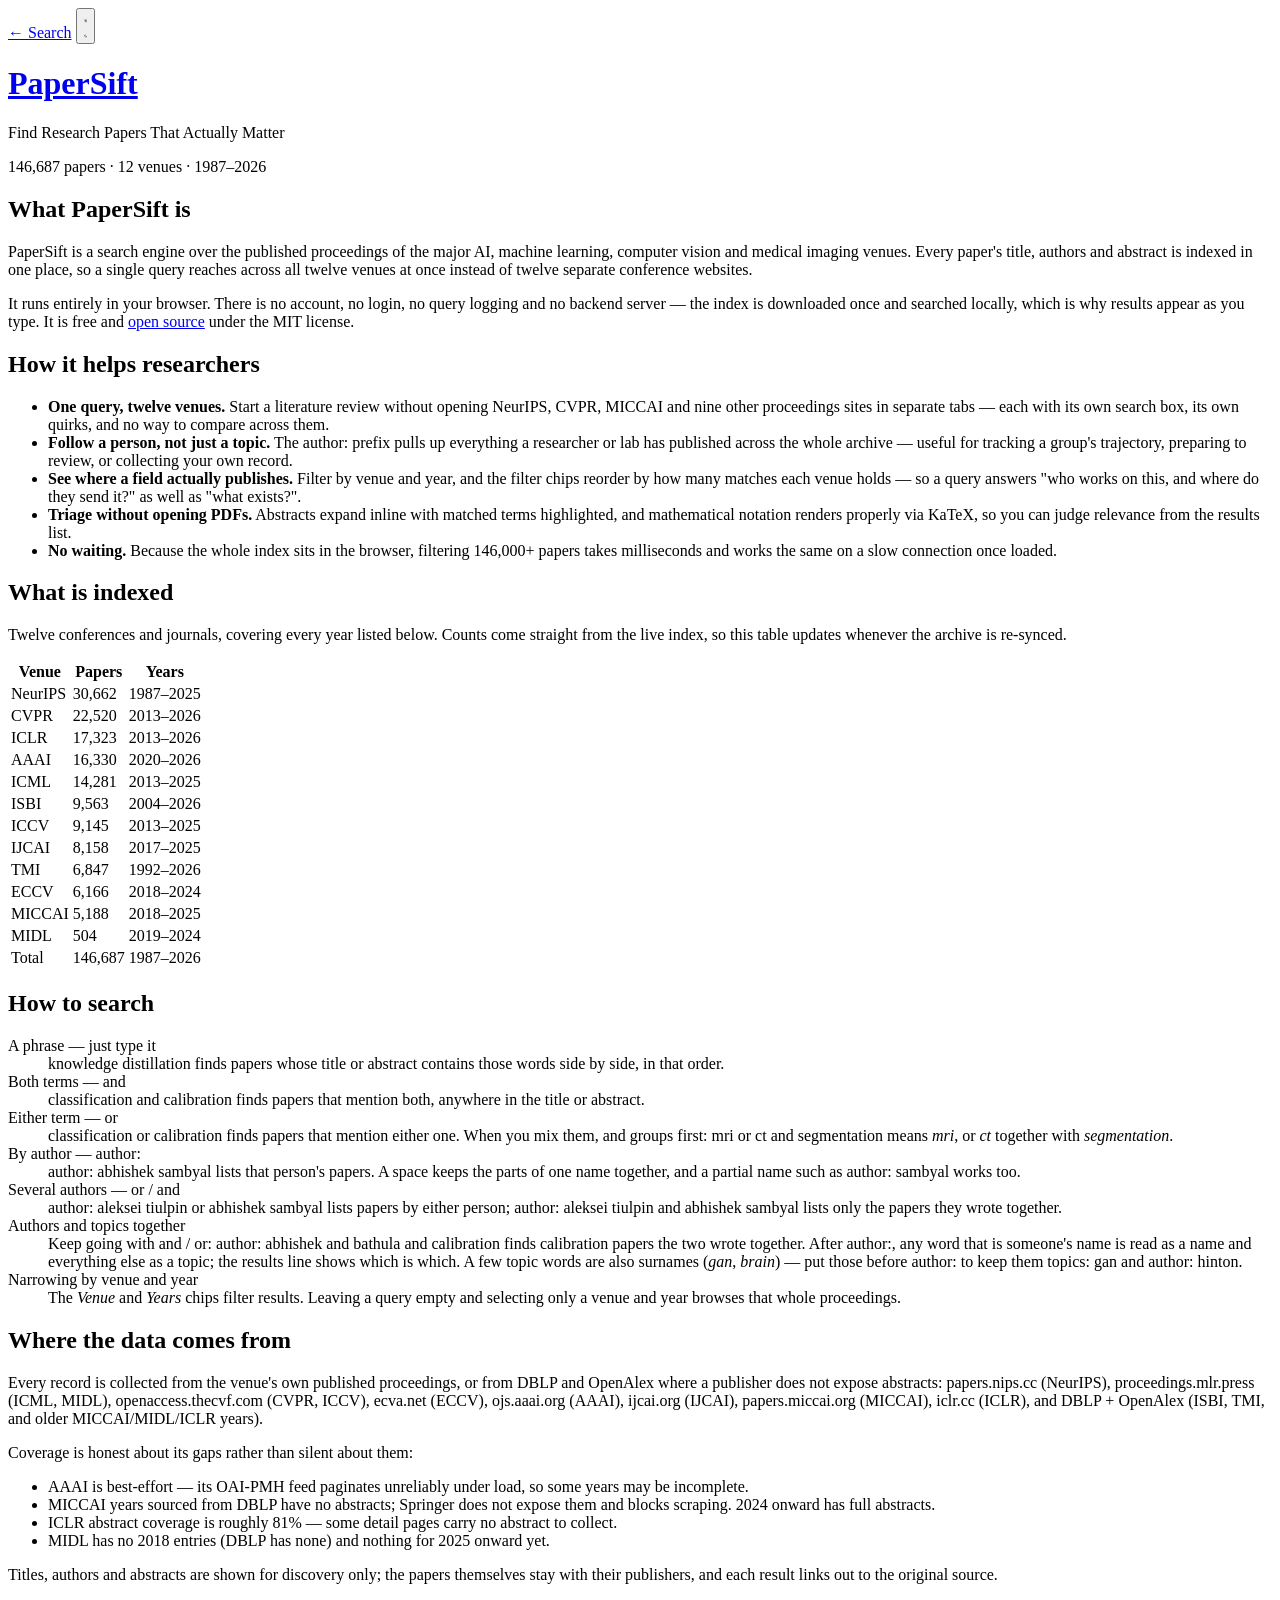
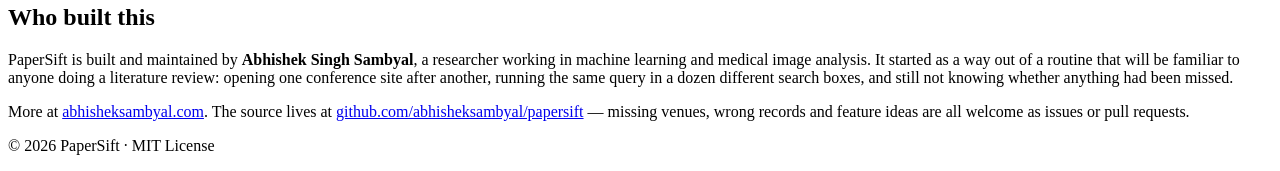
==== about.html @ 0d363022 "Explicitly added "or" and "and" for search query." ====
<!DOCTYPE html>
<html lang="en">

<head>
  <!-- Google tag (gtag.js) -->
  <script defer src="https://www.googletagmanager.com/gtag/js?id=G-EM4Y3T0B54"></script>
  <script>
    window.dataLayer = window.dataLayer || [];
    function gtag() { dataLayer.push(arguments); }
    gtag('js', new Date());

    gtag('config', 'G-EM4Y3T0B54');
  </script>

  <meta charset="UTF-8">
  <meta name="viewport" content="width=device-width, initial-scale=1.0, viewport-fit=cover">
  <meta name="theme-color" content="#f4f1ea">
  <title>About PaperSift | What it indexes and how to search it</title>
  <link rel="canonical" href="https://abhisheksambyal.com/papersift/about.html">
  <meta name="description"
    content="What PaperSift is, how it helps researchers, the twelve conferences and journals it indexes with their year ranges, its search syntax, and where the data comes from.">
  <meta name="keywords"
    content="PaperSift, about, paper search, NeurIPS, ICML, ICLR, CVPR, ICCV, ECCV, AAAI, IJCAI, MICCAI, MIDL, ISBI, IEEE TMI, literature review">
  <meta name="author" content="Abhishek Singh Sambyal">

  <!-- Open Graph / Facebook -->
  <meta property="og:type" content="website">
  <meta property="og:url" content="https://abhisheksambyal.com/papersift/about.html">
  <meta property="og:title" content="About PaperSift | What it indexes and how to search it">
  <meta property="og:description"
    content="What PaperSift is, how it helps researchers, the twelve conferences and journals it indexes with their year ranges, its search syntax, and where the data comes from.">
  <meta property="og:image" content="https://abhisheksambyal.com/papersift/og-image.jpg">

  <!-- Twitter -->
  <meta property="twitter:card" content="summary_large_image">
  <meta property="twitter:url" content="https://abhisheksambyal.com/papersift/about.html">
  <meta property="twitter:title" content="About PaperSift | What it indexes and how to search it">
  <meta property="twitter:description"
    content="What PaperSift is, how it helps researchers, the twelve conferences and journals it indexes with their year ranges, its search syntax, and where the data comes from.">
  <meta property="twitter:image" content="https://abhisheksambyal.com/papersift/og-image.jpg">

  <!-- Structured Data -->
  <script type="application/ld+json">
  {
    "@context": "https://schema.org",
    "@type": "AboutPage",
    "name": "About PaperSift",
    "url": "https://abhisheksambyal.com/papersift/about.html",
    "description": "What PaperSift is, how it helps researchers, the twelve conferences and journals it indexes, and where its data comes from.",
    "mainEntity": {
      "@type": "WebApplication",
      "name": "PaperSift",
      "url": "https://abhisheksambyal.com/papersift/",
      "applicationCategory": "ResearchApplication",
      "operatingSystem": "All",
      "isAccessibleForFree": true,
      "creator": {
        "@type": "Person",
        "name": "Abhishek Singh Sambyal",
        "url": "https://abhisheksambyal.com/"
      }
    }
  }
  </script>

  <!-- Theme selection (blocking on purpose: must run before first paint). -->
  <script src="js/theme.js"></script>

  <link rel="preconnect" href="https://fonts.googleapis.com">
  <link rel="preconnect" href="https://fonts.gstatic.com" crossorigin>
  <link rel="preload"
    href="https://fonts.googleapis.com/css2?family=Merriweather:ital,wght@0,300;0,400;0,700;1,400&family=Playfair+Display:ital,wght@0,400..900;1,400..900&display=swap"
    as="style" onload="this.onload=null;this.rel='stylesheet'">
  <noscript>
    <link rel="stylesheet"
      href="https://fonts.googleapis.com/css2?family=Merriweather:ital,wght@0,300;0,400;0,700;1,400&family=Playfair+Display:ital,wght@0,400..900;1,400..900&display=swap">
  </noscript>
  <link rel="stylesheet" href="assets/css/tailwind.min.css">
</head>

<body class="no-tap">
  <!-- Masthead furniture: back link + theme toggle -->
  <div class="fixed top-4 right-4 sm:top-6 sm:right-8 z-[100] flex items-center gap-1">
    <a href="index.html"
      class="inline-flex items-center h-10 px-3.5 rounded-full text-[0.65rem] uppercase tracking-[0.2em] font-serif text-ink/70 dark:text-paper/70 hover:text-ink dark:hover:text-paper hover:bg-ink/5 dark:hover:bg-paper/5 focus-visible:outline focus-visible:outline-2 focus-visible:outline-offset-2 focus-visible:outline-ink/70 dark:focus-visible:outline-paper/70 focus-visible:rounded-full transition-[background-color,color,transform] duration-150 ease-out active:scale-95 no-tap">← Search</a>
    <button onclick="toggleTheme()"
      class="p-2.5 rounded-full hover:bg-ink/5 dark:hover:bg-paper/5 focus-visible:outline focus-visible:outline-2 focus-visible:outline-offset-2 focus-visible:outline-ink/70 dark:focus-visible:outline-paper/70 transition-[background-color,transform] duration-150 ease-out active:scale-95 no-tap group"
      aria-label="Toggle Theme">
      <svg class="w-5 h-5 hidden dark:block text-paper/70 group-hover:text-paper" fill="none" stroke="currentColor"
        viewBox="0 0 24 24">
        <path stroke-linecap="round" stroke-linejoin="round" stroke-width="2"
          d="M12 3v1m0 16v1m9-9h-1M4 12H3m15.364-6.364l-.707.707M6.343 17.657l-.707.707m12.728 0l-.707-.707M6.343 6.343l-.707-.707M12 8a4 4 0 100 8 4 4 0 000-8z">
        </path>
      </svg>
      <svg class="w-5 h-5 block dark:hidden text-ink/70 group-hover:text-ink" fill="none" stroke="currentColor"
        viewBox="0 0 24 24">
        <path stroke-linecap="round" stroke-linejoin="round" stroke-width="2"
          d="M20.354 15.354A9 9 0 018.646 3.646 9.003 9.003 0 0012 21a9.003 9.003 0 008.354-5.646z"></path>
      </svg>
    </button>
  </div>

  <main class="app-container-safe-about">

    <!-- pt-14 below sm keeps the centred wordmark clear of the fixed
         "← Search" / theme cluster on narrow phones. Padding and title size
         match index.html's landing-state masthead exactly, so the logo sits
         in the same place on both pages. -->
    <header class="text-center pt-14 pb-2 sm:pt-6">
      <a href="index.html" class="inline-block no-tap">
        <h1 class="font-masthead font-black tracking-tight text-[clamp(1.6rem,8vw,3.5rem)] leading-[1.1]">PaperSift</h1>
      </a>
      <p class="italic text-ink/60 dark:text-paper/60 text-sm mt-1">Find Research Papers That Actually Matter</p>
      <p id="headline-stats" class="text-[0.7rem] uppercase tracking-[0.2em] text-ink/40 dark:text-paper/40 mt-4">
        146,687 papers · 12 venues · 1987–2026
      </p>
    </header>

    <article class="flex flex-col gap-10 pb-8">

      <!-- What it is -->
      <section>
        <h2 class="rule-heading">What PaperSift is</h2>
        <p class="prose-body">
          PaperSift is a search engine over the published proceedings of the major AI, machine learning, computer
          vision and medical imaging venues. Every paper's title, authors and abstract is indexed in one place, so a
          single query reaches across all twelve venues at once instead of twelve separate conference websites.
        </p>
        <p class="prose-body mt-3">
          It runs entirely in your browser. There is no account, no login, no query logging and no backend server —
          the index is downloaded once and searched locally, which is why results appear as you type. It is free and
          <a class="ink-link" href="https://github.com/abhisheksambyal/papersift">open source</a> under the MIT
          license.
        </p>
      </section>

      <!-- How it helps -->
      <section>
        <h2 class="rule-heading">How it helps researchers</h2>
        <ul class="prose-body flex flex-col gap-3 list-none">
          <li class="pl-4 border-l-2 border-ink/10 dark:border-paper/10">
            <strong class="font-bold">One query, twelve venues.</strong> Start a literature review without opening
            NeurIPS, CVPR, MICCAI and nine other proceedings sites in separate tabs — each with its own search box,
            its own quirks, and no way to compare across them.
          </li>
          <li class="pl-4 border-l-2 border-ink/10 dark:border-paper/10">
            <strong class="font-bold">Follow a person, not just a topic.</strong> The
            <span class="code-chip">author:</span> prefix pulls up everything a researcher or lab has published across
            the whole archive — useful for tracking a group's trajectory, preparing to review, or collecting your own
            record.
          </li>
          <li class="pl-4 border-l-2 border-ink/10 dark:border-paper/10">
            <strong class="font-bold">See where a field actually publishes.</strong> Filter by venue and year, and the
            filter chips reorder by how many matches each venue holds — so a query answers "who works on this, and
            where do they send it?" as well as "what exists?".
          </li>
          <li class="pl-4 border-l-2 border-ink/10 dark:border-paper/10">
            <strong class="font-bold">Triage without opening PDFs.</strong> Abstracts expand inline with matched terms
            highlighted, and mathematical notation renders properly via KaTeX, so you can judge relevance from the
            results list.
          </li>
          <li class="pl-4 border-l-2 border-ink/10 dark:border-paper/10">
            <strong class="font-bold">No waiting.</strong> Because the whole index sits in the browser, filtering
            146,000+ papers takes milliseconds and works the same on a slow connection once loaded.
          </li>
        </ul>
      </section>

      <!-- Coverage -->
      <section>
        <h2 class="rule-heading">What is indexed</h2>
        <p class="prose-body mb-4">
          Twelve conferences and journals, covering every year listed below. Counts come straight from the live index,
          so this table updates whenever the archive is re-synced.
        </p>

        <div class="overflow-x-auto">
          <table class="w-full text-left border-collapse">
            <thead>
              <tr class="text-[0.6rem] uppercase tracking-[0.15em] text-ink/50 dark:text-paper/50">
                <th class="py-2 pr-4 font-bold border-b border-ink/15 dark:border-paper/15">Venue</th>
                <th class="py-2 pr-4 font-bold border-b border-ink/15 dark:border-paper/15 text-right">Papers</th>
                <th class="py-2 font-bold border-b border-ink/15 dark:border-paper/15 text-right">Years</th>
              </tr>
            </thead>
            <tbody id="coverage-body" class="text-[0.8rem] sm:text-[0.875rem]">
              <!-- Populated from data/config.json; the rows below are the
                   fallback shown if that fetch fails or JS is disabled. -->
              <tr><td class="py-1.5 pr-4">NeurIPS</td><td class="py-1.5 pr-4 text-right tabular-nums">30,662</td><td class="py-1.5 text-right tabular-nums text-ink/60 dark:text-paper/60">1987–2025</td></tr>
              <tr><td class="py-1.5 pr-4">CVPR</td><td class="py-1.5 pr-4 text-right tabular-nums">22,520</td><td class="py-1.5 text-right tabular-nums text-ink/60 dark:text-paper/60">2013–2026</td></tr>
              <tr><td class="py-1.5 pr-4">ICLR</td><td class="py-1.5 pr-4 text-right tabular-nums">17,323</td><td class="py-1.5 text-right tabular-nums text-ink/60 dark:text-paper/60">2013–2026</td></tr>
              <tr><td class="py-1.5 pr-4">AAAI</td><td class="py-1.5 pr-4 text-right tabular-nums">16,330</td><td class="py-1.5 text-right tabular-nums text-ink/60 dark:text-paper/60">2020–2026</td></tr>
              <tr><td class="py-1.5 pr-4">ICML</td><td class="py-1.5 pr-4 text-right tabular-nums">14,281</td><td class="py-1.5 text-right tabular-nums text-ink/60 dark:text-paper/60">2013–2025</td></tr>
              <tr><td class="py-1.5 pr-4">ISBI</td><td class="py-1.5 pr-4 text-right tabular-nums">9,563</td><td class="py-1.5 text-right tabular-nums text-ink/60 dark:text-paper/60">2004–2026</td></tr>
              <tr><td class="py-1.5 pr-4">ICCV</td><td class="py-1.5 pr-4 text-right tabular-nums">9,145</td><td class="py-1.5 text-right tabular-nums text-ink/60 dark:text-paper/60">2013–2025</td></tr>
              <tr><td class="py-1.5 pr-4">IJCAI</td><td class="py-1.5 pr-4 text-right tabular-nums">8,158</td><td class="py-1.5 text-right tabular-nums text-ink/60 dark:text-paper/60">2017–2025</td></tr>
              <tr><td class="py-1.5 pr-4">TMI</td><td class="py-1.5 pr-4 text-right tabular-nums">6,847</td><td class="py-1.5 text-right tabular-nums text-ink/60 dark:text-paper/60">1992–2026</td></tr>
              <tr><td class="py-1.5 pr-4">ECCV</td><td class="py-1.5 pr-4 text-right tabular-nums">6,166</td><td class="py-1.5 text-right tabular-nums text-ink/60 dark:text-paper/60">2018–2024</td></tr>
              <tr><td class="py-1.5 pr-4">MICCAI</td><td class="py-1.5 pr-4 text-right tabular-nums">5,188</td><td class="py-1.5 text-right tabular-nums text-ink/60 dark:text-paper/60">2018–2025</td></tr>
              <tr><td class="py-1.5 pr-4">MIDL</td><td class="py-1.5 pr-4 text-right tabular-nums">504</td><td class="py-1.5 text-right tabular-nums text-ink/60 dark:text-paper/60">2019–2024</td></tr>
            </tbody>
            <tfoot>
              <tr class="text-[0.8rem] font-bold">
                <td class="py-2 pr-4 border-t border-ink/15 dark:border-paper/15">Total</td>
                <td id="coverage-total"
                  class="py-2 pr-4 border-t border-ink/15 dark:border-paper/15 text-right tabular-nums">146,687</td>
                <td id="coverage-span"
                  class="py-2 border-t border-ink/15 dark:border-paper/15 text-right tabular-nums">1987–2026</td>
              </tr>
            </tfoot>
          </table>
        </div>

        <p class="text-[0.7rem] italic text-ink/40 dark:text-paper/40 mt-3">
          <span id="coverage-generated"></span>
        </p>
      </section>

      <!-- Search syntax -->
      <section id="how-to-search">
        <h2 class="rule-heading">How to search</h2>
        <dl class="prose-body flex flex-col gap-3">
          <div>
            <dt class="font-bold">A phrase — just type it</dt>
            <dd class="text-ink/70 dark:text-paper/70">
              <span class="code-chip">knowledge distillation</span> finds papers whose title or abstract contains
              those words side by side, in that order.
            </dd>
          </div>
          <div>
            <dt class="font-bold">Both terms — <span class="code-chip">and</span></dt>
            <dd class="text-ink/70 dark:text-paper/70">
              <span class="code-chip">classification and calibration</span> finds papers that mention both, anywhere
              in the title or abstract.
            </dd>
          </div>
          <div>
            <dt class="font-bold">Either term — <span class="code-chip">or</span></dt>
            <dd class="text-ink/70 dark:text-paper/70">
              <span class="code-chip">classification or calibration</span> finds papers that mention either one.
              When you mix them, <span class="code-chip">and</span> groups first:
              <span class="code-chip">mri or ct and segmentation</span> means <em>mri</em>, or <em>ct</em> together
              with <em>segmentation</em>.
            </dd>
          </div>
          <div>
            <dt class="font-bold">By author — <span class="code-chip">author:</span></dt>
            <dd class="text-ink/70 dark:text-paper/70">
              <span class="code-chip">author: abhishek sambyal</span> lists that person's papers. A space keeps the
              parts of one name together, and a partial name such as <span class="code-chip">author: sambyal</span>
              works too.
            </dd>
          </div>
          <div>
            <dt class="font-bold">Several authors — <span class="code-chip">or</span> / <span class="code-chip">and</span></dt>
            <dd class="text-ink/70 dark:text-paper/70">
              <span class="code-chip">author: aleksei tiulpin or abhishek sambyal</span> lists papers by either
              person; <span class="code-chip">author: aleksei tiulpin and abhishek sambyal</span> lists only the
              papers they wrote together.
            </dd>
          </div>
          <div>
            <dt class="font-bold">Authors and topics together</dt>
            <dd class="text-ink/70 dark:text-paper/70">
              Keep going with <span class="code-chip">and</span> / <span class="code-chip">or</span>:
              <span class="code-chip">author: abhishek and bathula and calibration</span> finds calibration papers
              the two wrote together. After <span class="code-chip">author:</span>, any word that is someone's name
              is read as a name and everything else as a topic; the results line shows which is which. A few
              topic words are also surnames (<em>gan</em>, <em>brain</em>) — put those before
              <span class="code-chip">author:</span> to keep them topics:
              <span class="code-chip">gan and author: hinton</span>.
            </dd>
          </div>
          <div>
            <dt class="font-bold">Narrowing by venue and year</dt>
            <dd class="text-ink/70 dark:text-paper/70">
              The <em>Venue</em> and <em>Years</em> chips filter results. Leaving a query empty and selecting
              only a venue and year browses that whole proceedings.
            </dd>
          </div>
        </dl>
      </section>

      <!-- Data provenance -->
      <section>
        <h2 class="rule-heading">Where the data comes from</h2>
        <p class="prose-body">
          Every record is collected from the venue's own published proceedings, or from DBLP and OpenAlex where a
          publisher does not expose abstracts: papers.nips.cc (NeurIPS), proceedings.mlr.press (ICML, MIDL),
          openaccess.thecvf.com (CVPR, ICCV), ecva.net (ECCV), ojs.aaai.org (AAAI), ijcai.org (IJCAI),
          papers.miccai.org (MICCAI), iclr.cc (ICLR), and DBLP + OpenAlex (ISBI, TMI, and older MICCAI/MIDL/ICLR
          years).
        </p>
        <p class="prose-body mt-3">
          Coverage is honest about its gaps rather than silent about them:
        </p>
        <ul class="prose-body mt-2 flex flex-col gap-2 list-disc pl-5 marker:text-ink/30 dark:marker:text-paper/30">
          <li>AAAI is best-effort — its OAI-PMH feed paginates unreliably under load, so some years may be
            incomplete.</li>
          <li>MICCAI years sourced from DBLP have no abstracts; Springer does not expose them and blocks scraping.
            2024 onward has full abstracts.</li>
          <li>ICLR abstract coverage is roughly 81% — some detail pages carry no abstract to collect.</li>
          <li>MIDL has no 2018 entries (DBLP has none) and nothing for 2025 onward yet.</li>
        </ul>
        <p class="prose-body mt-3">
          Titles, authors and abstracts are shown for discovery only; the papers themselves stay with their
          publishers, and each result links out to the original source.
        </p>
      </section>

      <!-- Author -->
      <section>
        <h2 class="rule-heading">Who built this</h2>
        <p class="prose-body">
          PaperSift is built and maintained by <strong class="font-bold">Abhishek Singh Sambyal</strong>, a researcher
          working in machine learning and medical image analysis. It started as a way out of a routine that will be
          familiar to anyone doing a literature review: opening one conference site after another, running the same
          query in a dozen different search boxes, and still not knowing whether anything had been missed.
        </p>
        <p class="prose-body mt-3">
          More at <a class="ink-link" href="https://abhisheksambyal.com/">abhisheksambyal.com</a>. The source lives at
          <a class="ink-link" href="https://github.com/abhisheksambyal/papersift">github.com/abhisheksambyal/papersift</a>
          — missing venues, wrong records and feature ideas are all welcome as issues or pull requests.
        </p>
      </section>

    </article>

    <footer class="py-6 mt-auto text-center border-t border-ink/5 dark:border-paper/5">
      <p class="text-[0.65rem] uppercase tracking-[0.3em] text-ink/30 dark:text-paper/30 font-serif italic">
        © 2026 PaperSift · MIT License
      </p>
    </footer>
  </main>

  <script>
    // Fill the coverage table from the live index metadata. Only config.json is
    // fetched here (a few hundred bytes) - never the venue paper files.
    (async function () {
      try {
        const res = await fetch('data/config.json');
        if (!res.ok) return;
        const stats = (await res.json()).stats;
        if (!stats || !stats.venues) return;

        const num = n => n.toLocaleString('en-US');
        const span = v => (v.first && v.last) ? (v.first === v.last ? `${v.first}` : `${v.first}–${v.last}`) : '—';

        const rows = Object.values(stats.venues).sort((a, b) => b.count - a.count);
        document.getElementById('coverage-body').innerHTML = rows.map(v => `
          <tr>
            <td class="py-1.5 pr-4">${v.name}</td>
            <td class="py-1.5 pr-4 text-right tabular-nums">${num(v.count)}</td>
            <td class="py-1.5 text-right tabular-nums text-ink/60 dark:text-paper/60">${span(v)}</td>
          </tr>`).join('');

        const years = stats.years || {};
        const allSpan = span(years);
        document.getElementById('coverage-total').textContent = num(stats.total);
        document.getElementById('coverage-span').textContent = allSpan;
        document.getElementById('headline-stats').textContent =
          `${num(stats.total)} papers · ${rows.length} venues · ${allSpan}`;

        if (stats.generated) {
          document.getElementById('coverage-generated').textContent = `Index last updated ${stats.generated}.`;
        }
      } catch (e) { /* fallback table stays */ }
    })();
  </script>
</body>

</html>
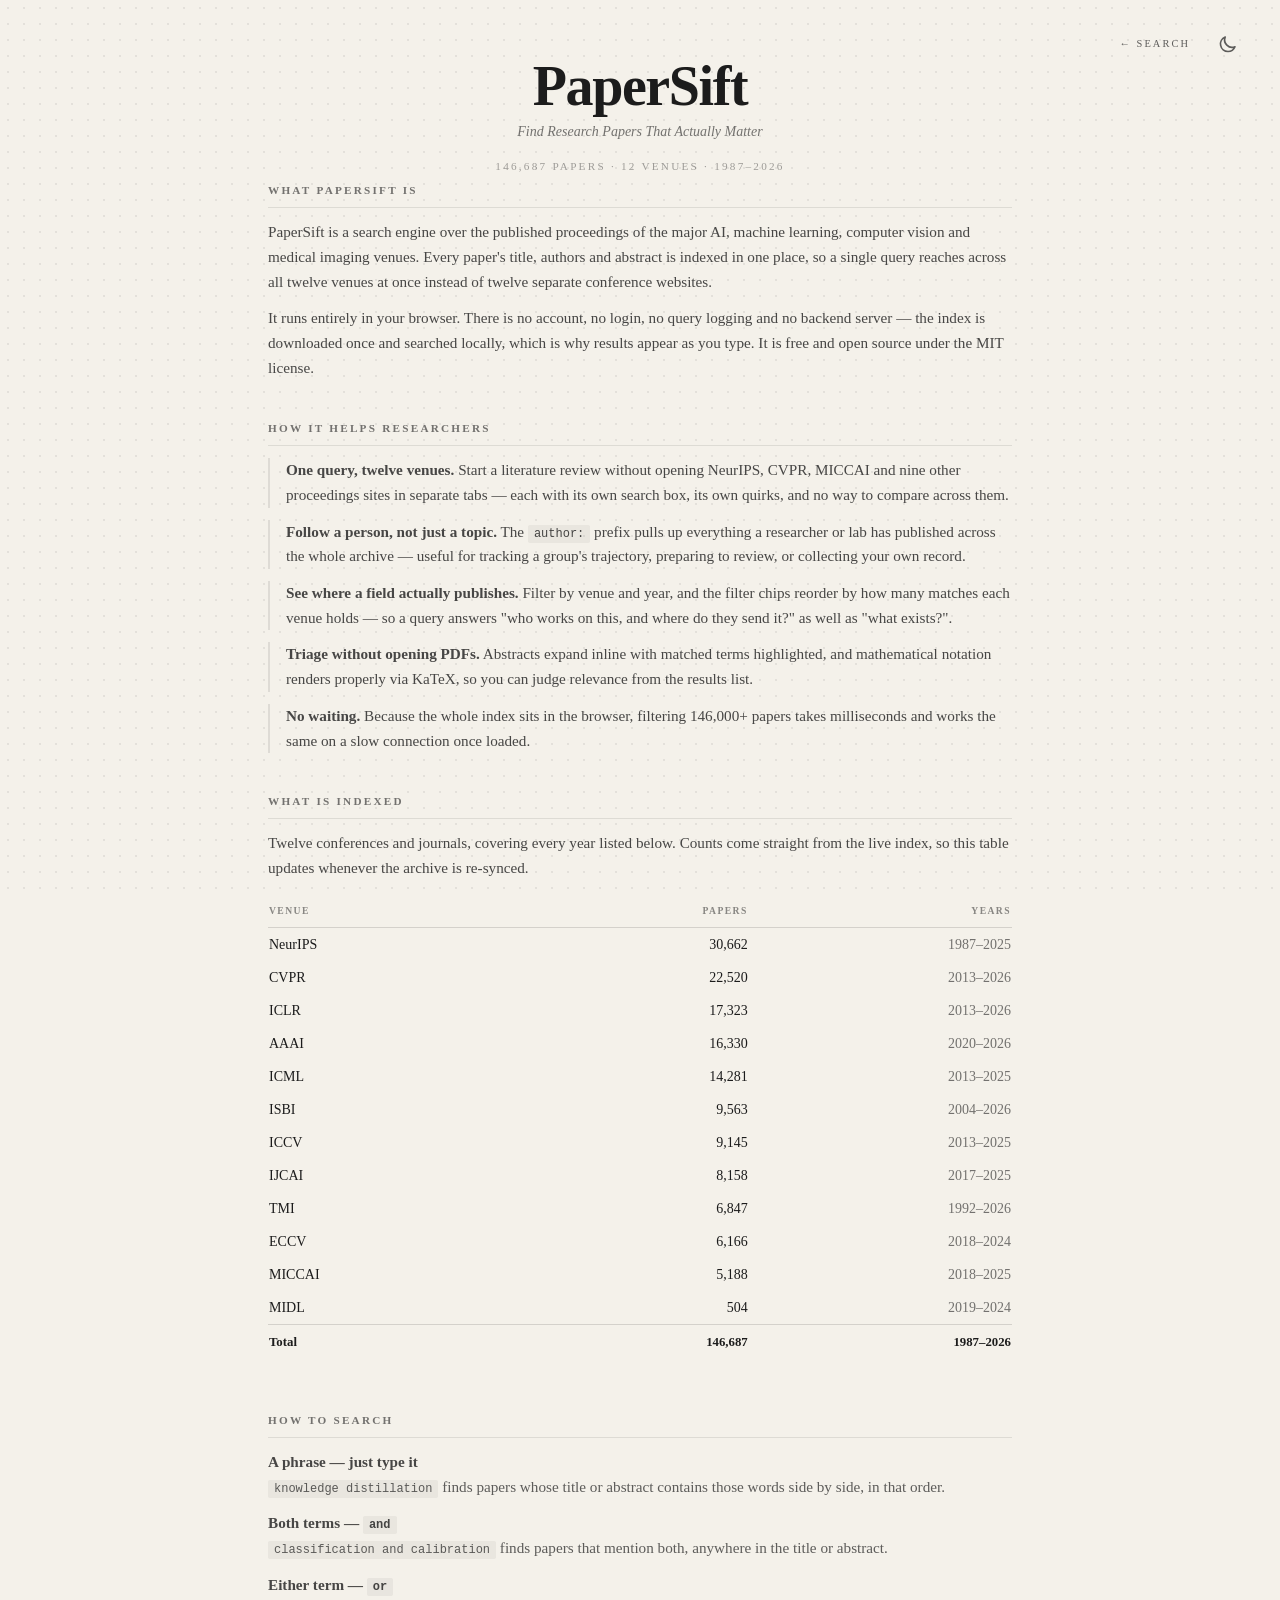
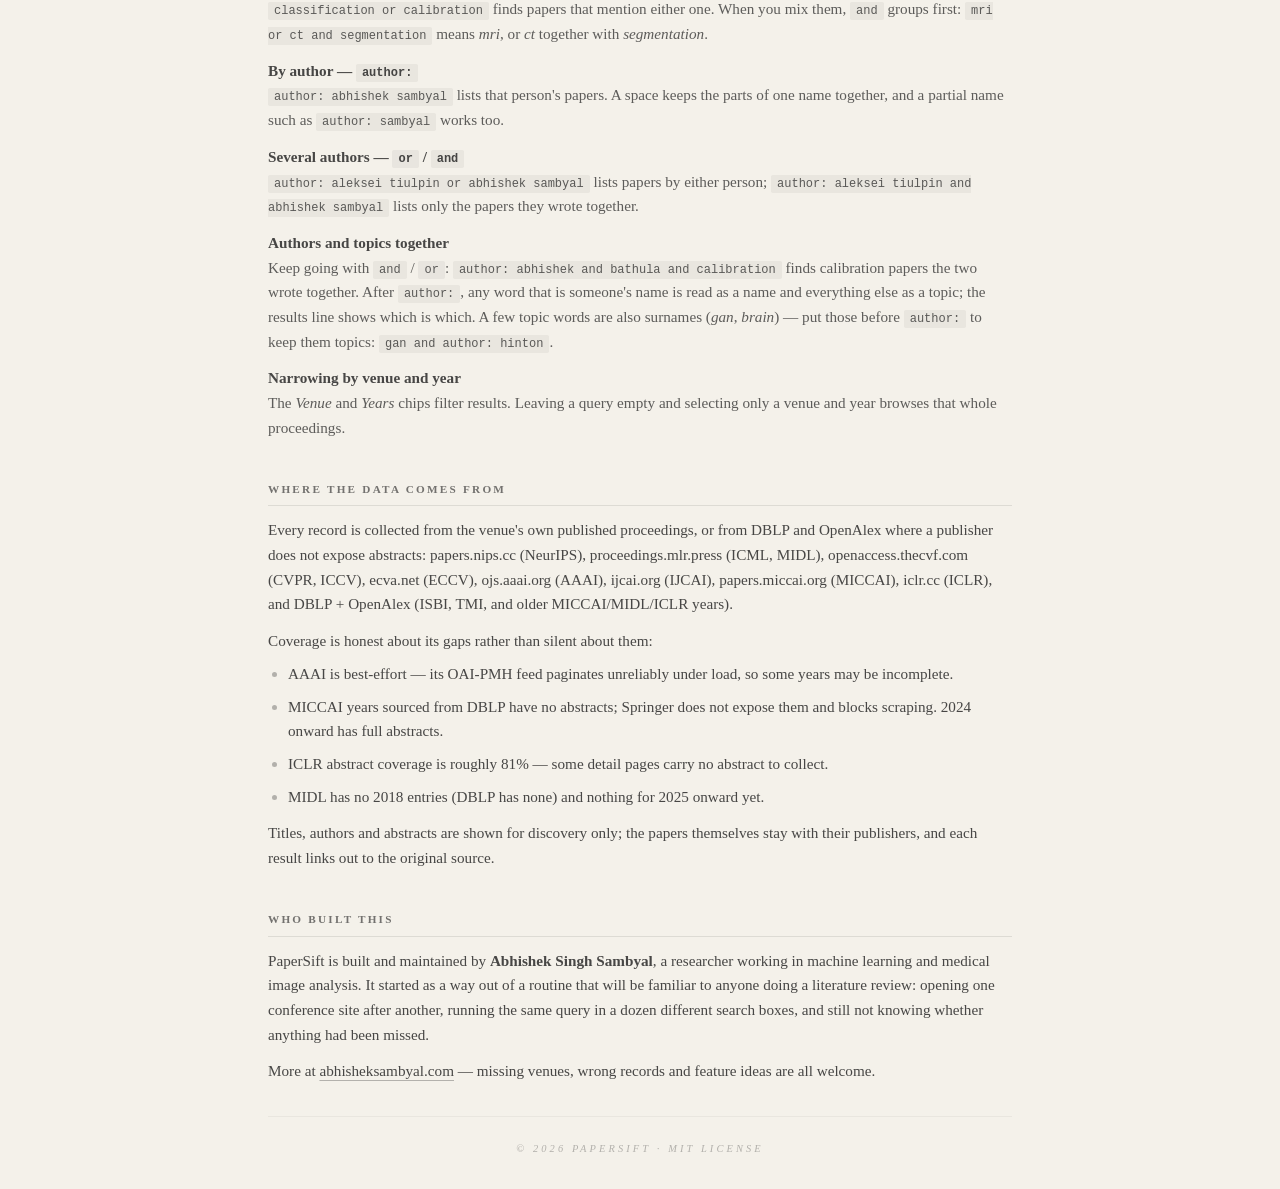
==== commit 782cfd6c: "Updated the new papersift webpage link. Also removed robots.txt." ====
--- a/about.html
+++ b/about.html
@@ -16,7 +16,7 @@
   <meta name="viewport" content="width=device-width, initial-scale=1.0, viewport-fit=cover">
   <meta name="theme-color" content="#f4f1ea">
   <title>About PaperSift | What it indexes and how to search it</title>
-  <link rel="canonical" href="https://abhisheksambyal.com/papersift/about.html">
+  <link rel="canonical" href="https://papersift.github.io/about.html">
   <meta name="description"
     content="What PaperSift is, how it helps researchers, the twelve conferences and journals it indexes with their year ranges, its search syntax, and where the data comes from.">
   <meta name="keywords"
@@ -25,19 +25,19 @@
 
   <!-- Open Graph / Facebook -->
   <meta property="og:type" content="website">
-  <meta property="og:url" content="https://abhisheksambyal.com/papersift/about.html">
+  <meta property="og:url" content="https://papersift.github.io/about.html">
   <meta property="og:title" content="About PaperSift | What it indexes and how to search it">
   <meta property="og:description"
     content="What PaperSift is, how it helps researchers, the twelve conferences and journals it indexes with their year ranges, its search syntax, and where the data comes from.">
-  <meta property="og:image" content="https://abhisheksambyal.com/papersift/og-image.jpg">
+  <meta property="og:image" content="https://papersift.github.io/og-image.jpg">
 
   <!-- Twitter -->
   <meta property="twitter:card" content="summary_large_image">
-  <meta property="twitter:url" content="https://abhisheksambyal.com/papersift/about.html">
+  <meta property="twitter:url" content="https://papersift.github.io/about.html">
   <meta property="twitter:title" content="About PaperSift | What it indexes and how to search it">
   <meta property="twitter:description"
     content="What PaperSift is, how it helps researchers, the twelve conferences and journals it indexes with their year ranges, its search syntax, and where the data comes from.">
-  <meta property="twitter:image" content="https://abhisheksambyal.com/papersift/og-image.jpg">
+  <meta property="twitter:image" content="https://papersift.github.io/og-image.jpg">
 
   <!-- Structured Data -->
   <script type="application/ld+json">
@@ -45,12 +45,12 @@
     "@context": "https://schema.org",
     "@type": "AboutPage",
     "name": "About PaperSift",
-    "url": "https://abhisheksambyal.com/papersift/about.html",
+    "url": "https://papersift.github.io/about.html",
     "description": "What PaperSift is, how it helps researchers, the twelve conferences and journals it indexes, and where its data comes from.",
     "mainEntity": {
       "@type": "WebApplication",
       "name": "PaperSift",
-      "url": "https://abhisheksambyal.com/papersift/",
+      "url": "https://papersift.github.io/",
       "applicationCategory": "ResearchApplication",
       "operatingSystem": "All",
       "isAccessibleForFree": true,
@@ -129,8 +129,7 @@
         <p class="prose-body mt-3">
           It runs entirely in your browser. There is no account, no login, no query logging and no backend server —
           the index is downloaded once and searched locally, which is why results appear as you type. It is free and
-          <a class="ink-link" href="https://github.com/abhisheksambyal/papersift">open source</a> under the MIT
-          license.
+          open source under the MIT license.
         </p>
       </section>
 
@@ -318,9 +317,8 @@
           query in a dozen different search boxes, and still not knowing whether anything had been missed.
         </p>
         <p class="prose-body mt-3">
-          More at <a class="ink-link" href="https://abhisheksambyal.com/">abhisheksambyal.com</a>. The source lives at
-          <a class="ink-link" href="https://github.com/abhisheksambyal/papersift">github.com/abhisheksambyal/papersift</a>
-          — missing venues, wrong records and feature ideas are all welcome as issues or pull requests.
+          More at <a class="ink-link" href="https://abhisheksambyal.com/">abhisheksambyal.com</a> — missing venues,
+          wrong records and feature ideas are all welcome.
         </p>
       </section>
 
